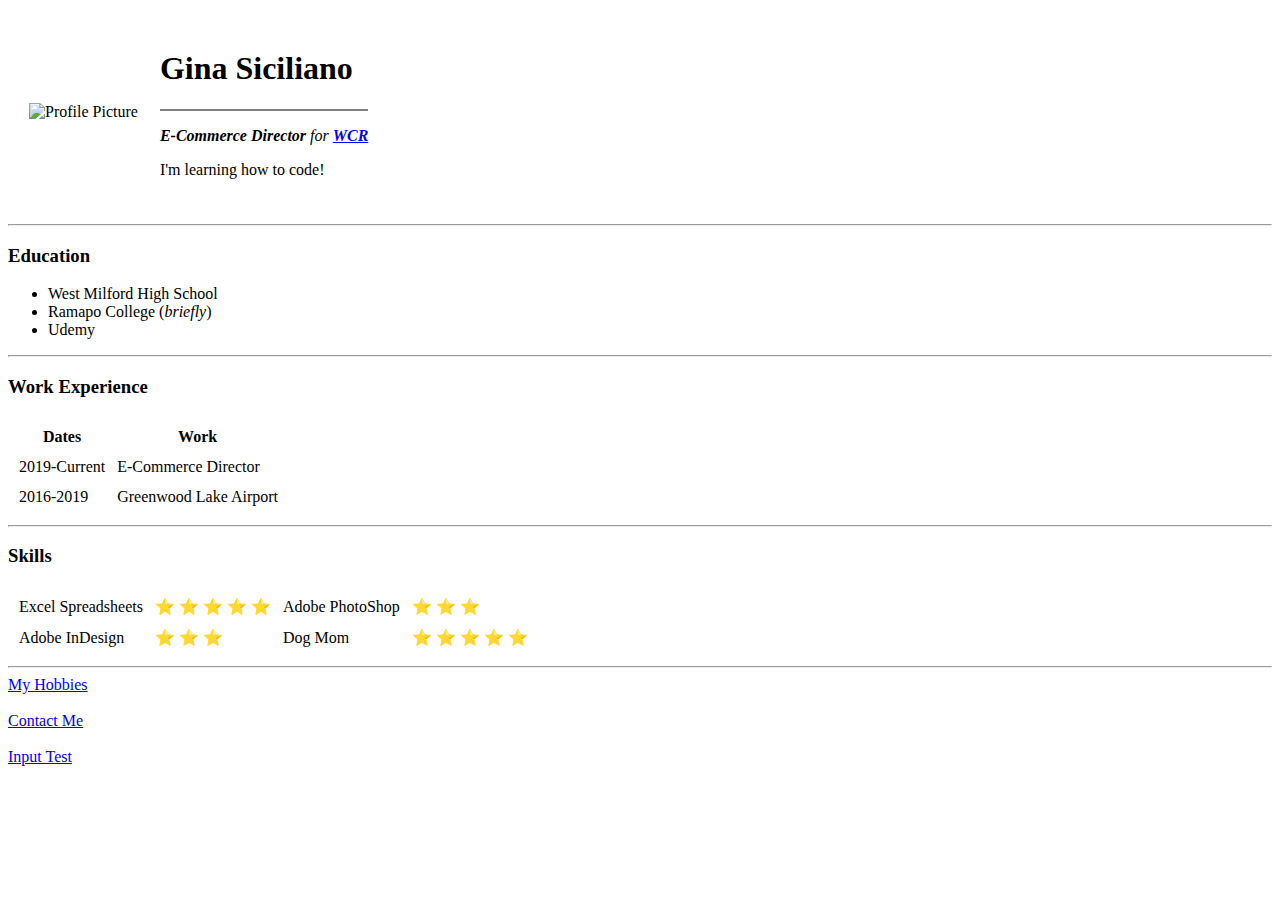
==== index.html @ 22e72540 "Trying a different method" ====
<!DOCTYPE html>
<html lang="en" dir="ltr">

<head>
  <meta charset="utf-8">
  <title>Gina's Personal Site</title>
</head>

<body>
  <table cellspacing="20">
    <tr>
      <td>  <img src="images/Gina-9285.png" alt="Profile Picture"></td>
      <td><h1>Gina Siciliano</h1>
      <hr size="2" noshade/>
      <p><em><b>E-Commerce Director</b> for <strong><a href="https://windowcleaner.com">WCR</a></strong></em>
      </p>
      <p>
      I'm learning how to code!
      </p></td>
    </tr>
  </table>
  <hr>
  <h3>Education</h3>
  <ul>
    <li>West Milford High School</li>
    <li>Ramapo College (<i>briefly</i>)</li>
    <li>Udemy</li>
  </ul>
  <hr>
  <h3>Work Experience</h3>
<table cellspacing="10">
  <thead>
    <tr>
      <th>Dates</th>
      <th>Work</th>
    </tr>
  </thead>
  <tbody>
  <tr>
    <td>2019-Current</td>
    <td>E-Commerce Director</td>
  </tr>
  <tr>
    <td>2016-2019</td>
    <td>Greenwood Lake Airport</td>
  </tr>
</tbody>
</table>
<hr>
<h3>Skills</h3>
<table cellspacing="10">
  <tr>
    <td>Excel Spreadsheets</td>
    <td>&#11088 &#11088 &#11088 &#11088 &#11088</td>
    <td>Adobe PhotoShop</td>
    <td>&#11088 &#11088 &#11088</td>
  </tr>
  <tr>
    <td>Adobe InDesign</td>
    <td>&#11088 &#11088 &#11088</td>
    <td>Dog Mom</td>
    <td>&#11088 &#11088 &#11088 &#11088 &#11088</td>
  </tr>
</table>
  <hr />
  <a href="hobbies.html">My Hobbies</a>
  <br />
  <br />
  <a href="contact.html">Contact Me</a>
  <br>
  <br>
  <a href="input.html">Input Test</a>
</body>

</html>
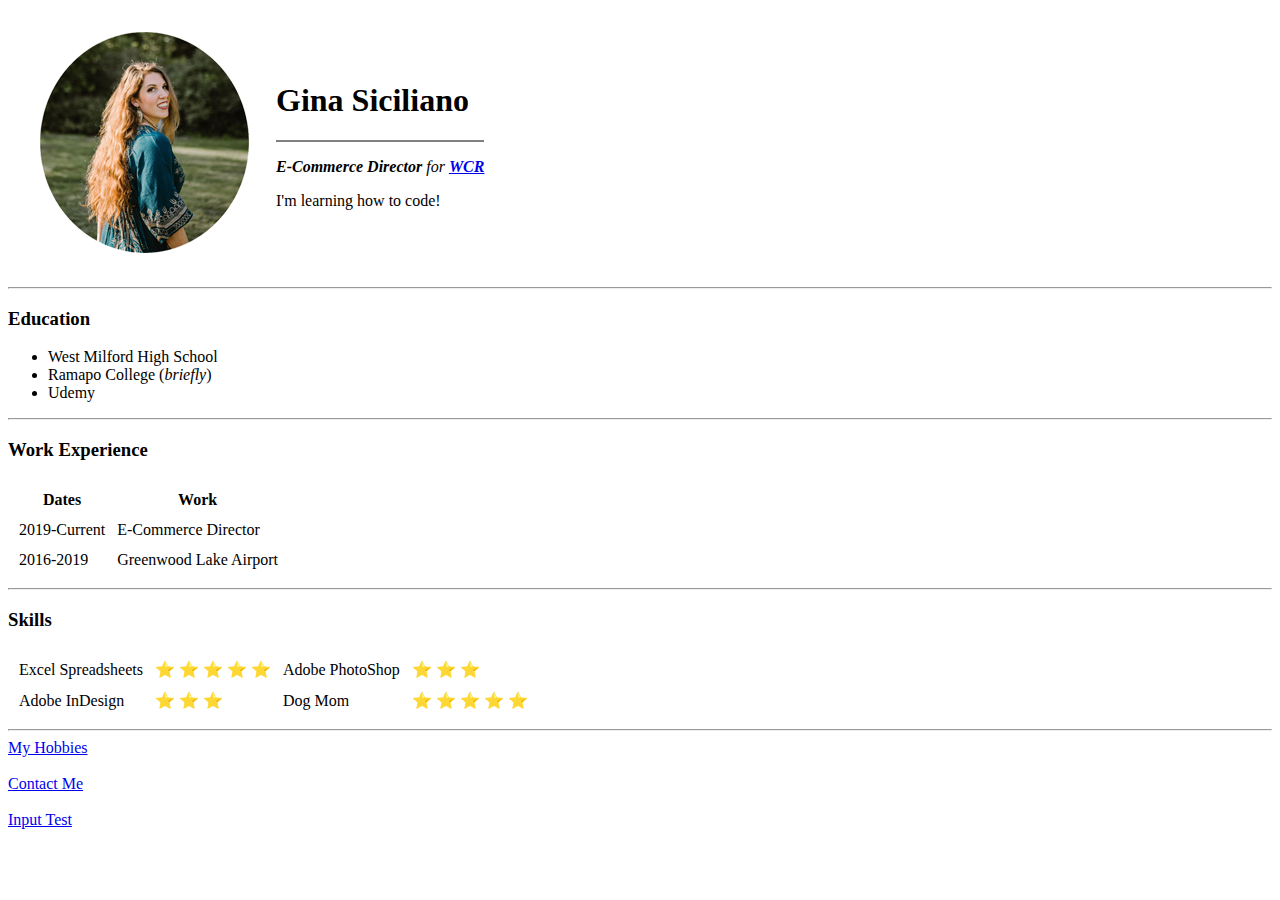
==== commit 066a187f: "capitalized Images" ====
--- a/index.html
+++ b/index.html
@@ -9,7 +9,7 @@
 <body>
   <table cellspacing="20">
     <tr>
-      <td>  <img src="images/Gina-9285.png" alt="Profile Picture"></td>
+      <td>  <img src="Images/Gina-9285.png" alt="Profile Picture"></td>
       <td><h1>Gina Siciliano</h1>
       <hr size="2" noshade/>
       <p><em><b>E-Commerce Director</b> for <strong><a href="https://windowcleaner.com">WCR</a></strong></em>
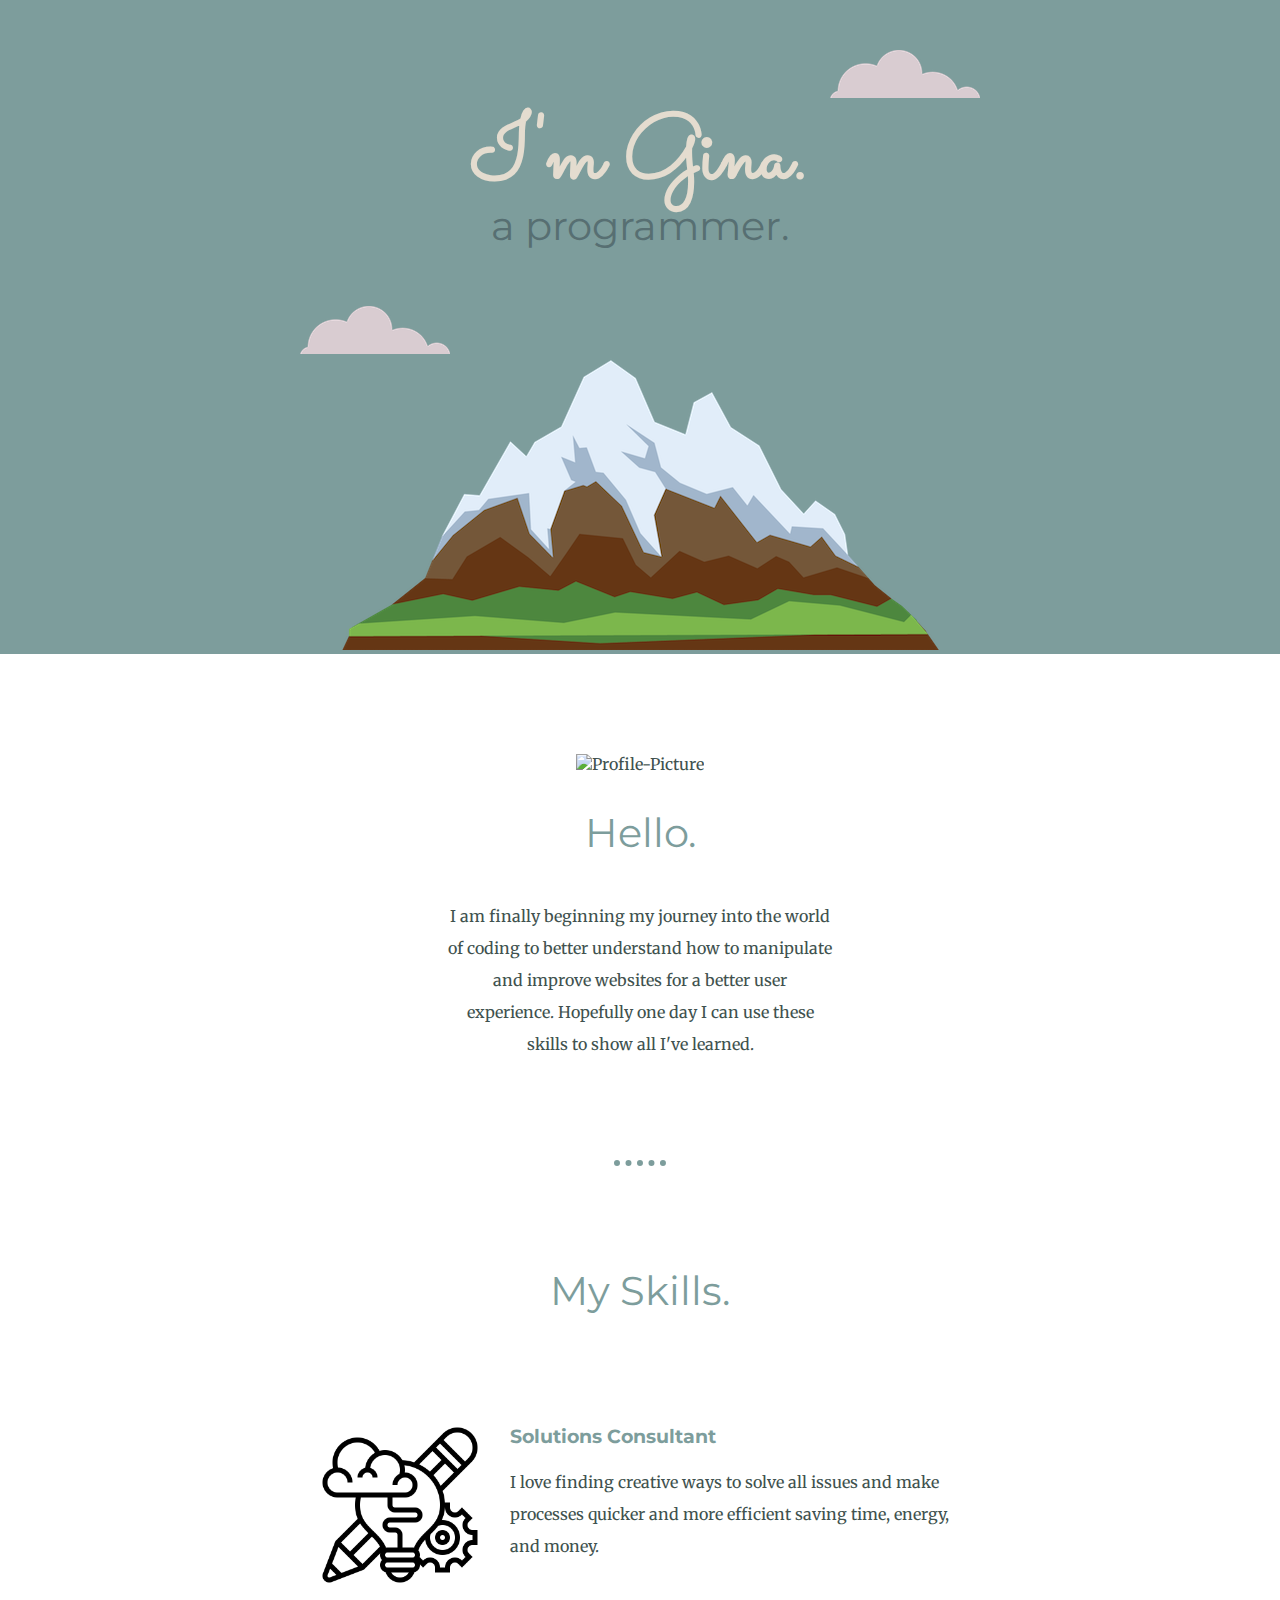
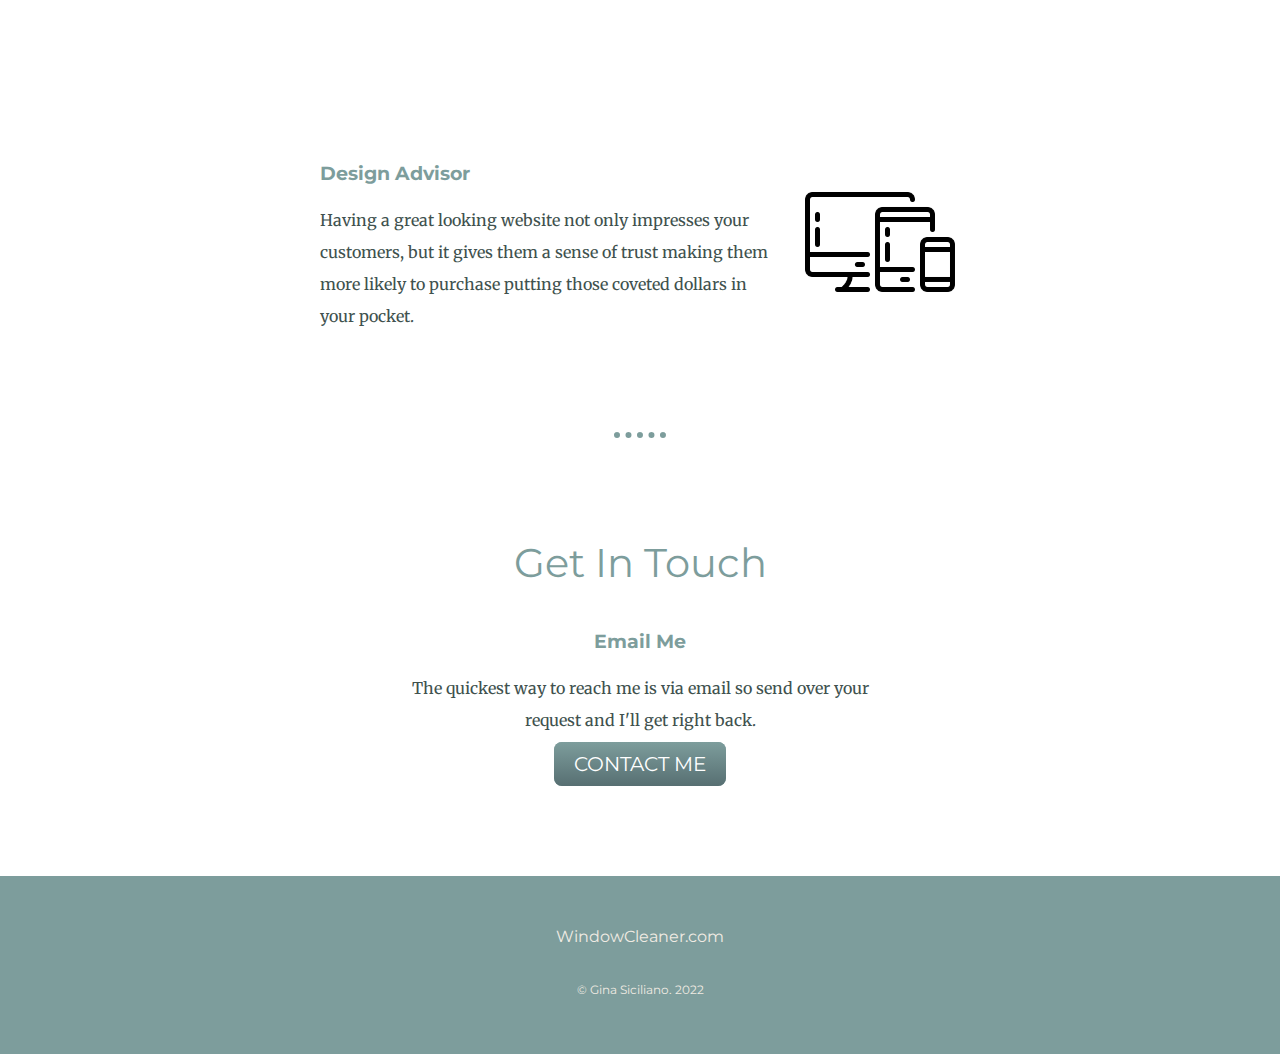
==== commit 3bf5fe52: "Add files via upload" ====
--- a/index.html
+++ b/index.html
@@ -3,73 +3,59 @@
 
 <head>
   <meta charset="utf-8">
-  <title>Gina's Personal Site</title>
+  <title>Gina Siciliano</title>
+  <link rel="stylesheet" href="css/styles.css">
+  <link rel="icon" href="favicon.ico">
+  <link rel="preconnect" href="https://fonts.googleapis.com">
+  <link rel="preconnect" href="https://fonts.gstatic.com" crossorigin>
+  <link href="https://fonts.googleapis.com/css2?family=League+Gothic&family=Merriweather&family=Montserrat:wght@300;400&family=Sacramento&display=swap" rel="stylesheet">
 </head>
 
 <body>
-  <table cellspacing="20">
-    <tr>
-      <td>  <img src="Images/Gina-9285.png" alt="Profile Picture"></td>
-      <td><h1>Gina Siciliano</h1>
-      <hr size="2" noshade/>
-      <p><em><b>E-Commerce Director</b> for <strong><a href="https://windowcleaner.com">WCR</a></strong></em>
-      </p>
-      <p>
-      I'm learning how to code!
-      </p></td>
-    </tr>
-  </table>
-  <hr>
-  <h3>Education</h3>
-  <ul>
-    <li>West Milford High School</li>
-    <li>Ramapo College (<i>briefly</i>)</li>
-    <li>Udemy</li>
-  </ul>
-  <hr>
-  <h3>Work Experience</h3>
-<table cellspacing="10">
-  <thead>
-    <tr>
-      <th>Dates</th>
-      <th>Work</th>
-    </tr>
-  </thead>
-  <tbody>
-  <tr>
-    <td>2019-Current</td>
-    <td>E-Commerce Director</td>
-  </tr>
-  <tr>
-    <td>2016-2019</td>
-    <td>Greenwood Lake Airport</td>
-  </tr>
-</tbody>
-</table>
-<hr>
-<h3>Skills</h3>
-<table cellspacing="10">
-  <tr>
-    <td>Excel Spreadsheets</td>
-    <td>&#11088 &#11088 &#11088 &#11088 &#11088</td>
-    <td>Adobe PhotoShop</td>
-    <td>&#11088 &#11088 &#11088</td>
-  </tr>
-  <tr>
-    <td>Adobe InDesign</td>
-    <td>&#11088 &#11088 &#11088</td>
-    <td>Dog Mom</td>
-    <td>&#11088 &#11088 &#11088 &#11088 &#11088</td>
-  </tr>
-</table>
-  <hr />
-  <a href="hobbies.html">My Hobbies</a>
-  <br />
-  <br />
-  <a href="contact.html">Contact Me</a>
-  <br>
-  <br>
-  <a href="input.html">Input Test</a>
+  <div class="top-container">
+    <img class="top-cloud" src="images/cloud.png" alt="cloud image">
+    <h1>I'm Gina.</h1>
+    <h2 class="subhead">a <span>pro</span>grammer.</h2>
+    <img class="bottom-cloud" src="images/cloud.png" alt="cloud-img">
+    <img src="images/mountain.png" alt="mountain-img">
+  </div>
+  <div class="middle-container">
+    <div class="profile">
+      <img src="images/gina-9285.png" alt="Profile-Picture">
+      <h2>Hello.</h2>
+      <p class="bio">I am finally beginning my journey into the world of coding to better understand how to  manipulate and improve websites for a better user experience. Hopefully one day I can use these skills to show all I've learned.</p>
+    </div>
+    <hr>
+    <div class="skills">
+      <h2>My Skills.</h2>
+      <div class="skill-row">
+        <img class="skill-1" src="images/design-thinking.png" alt="design-img">
+        <h3>Solutions Consultant</h3>
+        <p class="skill-1-description">I love finding creative ways to solve all issues and make processes quicker and more efficient saving time, energy, and money.</p>
+      </div>
+      <hr class="ignore"/>
+      <div class="skill-row">
+        <img class="skill-2" src="images/responsive.png" alt="responsive-img">
+        <h3>Design Advisor</h3>
+        <p class="skill-2-description">Having a great looking website not only impresses your customers, but it gives them a sense of trust making them more likely to purchase putting those coveted dollars in your pocket.</p>
+      </div>
+    </div>
+    <hr>
+    <div class="contact-me">
+      <h2>Get In Touch</h2>
+      <h3>Email Me</h3>
+      <p>The quickest way to reach me is via email so send over your request and I'll get right back.</p>
+      <a class="btn" href="mailto:gina@windowcleaningresource.com">CONTACT ME</a>
+    </div>
+  </div>
+
+
+  <div class="bottom-container">
+    <a class="footer-link" href="https://www.windowcleaner.com/">WindowCleaner.com</a>
+    <p class="copyright">© Gina Siciliano. 2022</p>
+  </div>
+
+  </div>
 </body>
 
 </html>
--- a/css/styles.css
+++ b/css/styles.css
@@ -0,0 +1,132 @@
+.top-container {
+  background-color: #7D9D9C;
+  position: relative;
+  padding-top: 100px
+}
+
+.middle-container {
+  margin: 100px 0
+
+}
+
+.bottom-container {
+  background-color: #7D9D9C;padding: 50px 0 20px;
+
+}
+
+body {
+  margin-top: 0px;
+  margin-left: 0px;
+  margin-right: 0px;
+  margin-bottom: 0px;
+  text-align: center;
+  font-family: 'Merriweather', serif;
+  color: #40514E;
+}
+
+h1 {
+  font-size: 5.625rem;
+  margin: 50px auto 0 auto;
+  font-family: 'Sacramento', cursive;
+  color: #E4DCCF;
+  line-height: .2;
+}
+
+h2 {font-size: 2.5rem;
+  font-family: 'Montserrat', sans-serif;
+  color: #7D9D9C;
+  font-weight: normal;
+  padding-bottom: 10px;
+}
+
+h3 {
+  font-family: 'Montserrat', sans-serif;
+  color: #7D9D9C;
+}
+
+a {color: #7D9D9C;
+font-family: 'Montserrat', sans-serif;
+text-decoration: none;}
+
+a:hover {color: #576F72}
+
+p {line-height: 2;}
+
+.top-cloud {
+  position: absolute;
+  right: 300px;
+  top: 50px;
+}
+
+
+.bottom-cloud {
+  position: absolute;
+  left: 300px;
+  bottom: 300px;
+}
+
+.skill-row {margin: 100px auto 100px auto;
+  width: 50%;
+text-align: left;
+}
+
+.skill-1 {width: 25%;
+float: left;
+margin-right: 30px;}
+
+.skill-2 {width: 25%;
+float: right;
+margin-left: 30px;
+}
+
+.subhead {color: #576F72}
+
+hr {
+  border-style: dotted none none;
+  border-color: #7D9D9C;
+  border-width: 6px;
+  width: 4%;
+margin: 100px auto 100px auto;}
+
+.bio {width: 30%;
+margin: auto;}
+
+.footer-link {color: #F0EBE3;}
+
+.contact-me {width: 40%;
+margin: 40px auto 60px auto;}
+
+.copyright {color: #F0EBE3;
+font-family: 'Montserrat', sans-serif;
+font-size: .75rem;
+padding: 20px 0}
+
+.btn {
+  background: #7D9D9C;
+  background-image: -webkit-linear-gradient(top, #7D9D9C, #576F72);
+  background-image: -moz-linear-gradient(top, #7D9D9C, #576F72);
+  background-image: -ms-linear-gradient(top, #7D9D9C, #576F72);
+  background-image: -o-linear-gradient(top, #7D9D9C, #576F72);
+  background-image: linear-gradient(to bottom, #7D9D9C, #576F72);
+  -webkit-border-radius: 8;
+  -moz-border-radius: 8;
+  border-radius: 8px;
+  font-family: Montserrat;
+  color: #ffffff;
+  font-size: 20px;
+  padding: 10px 20px 10px 20px;
+  text-decoration: none;
+}
+
+.btn:hover {
+  background: #576F72;
+  background-image: -webkit-linear-gradient(top, #576F72, #576F72);
+  background-image: -moz-linear-gradient(top, #576F72, #576F72);
+  background-image: -ms-linear-gradient(top, #576F72, #576F72);
+  background-image: -o-linear-gradient(top, #576F72, #576F72);
+  background-image: linear-gradient(to bottom, #576F72, #576F72);
+  text-decoration: none;
+}
+
+.ignore {
+border: none}
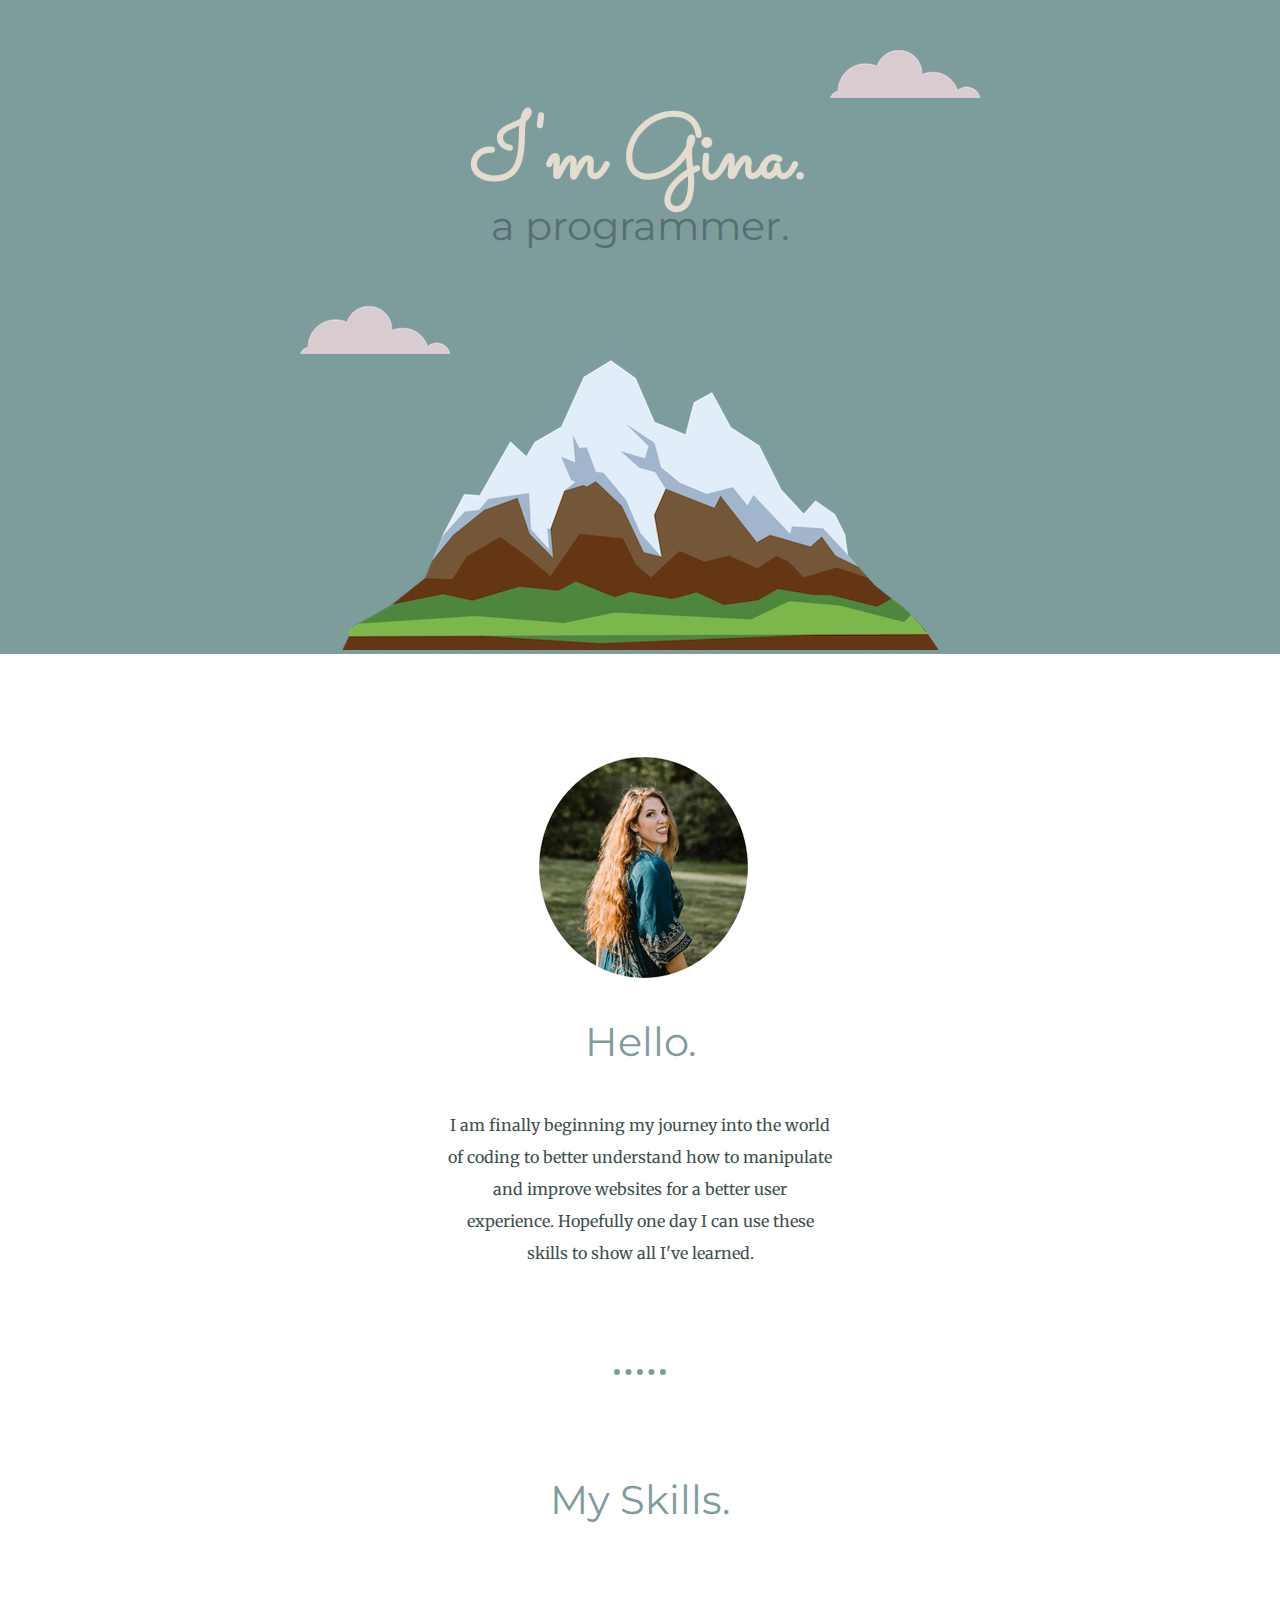
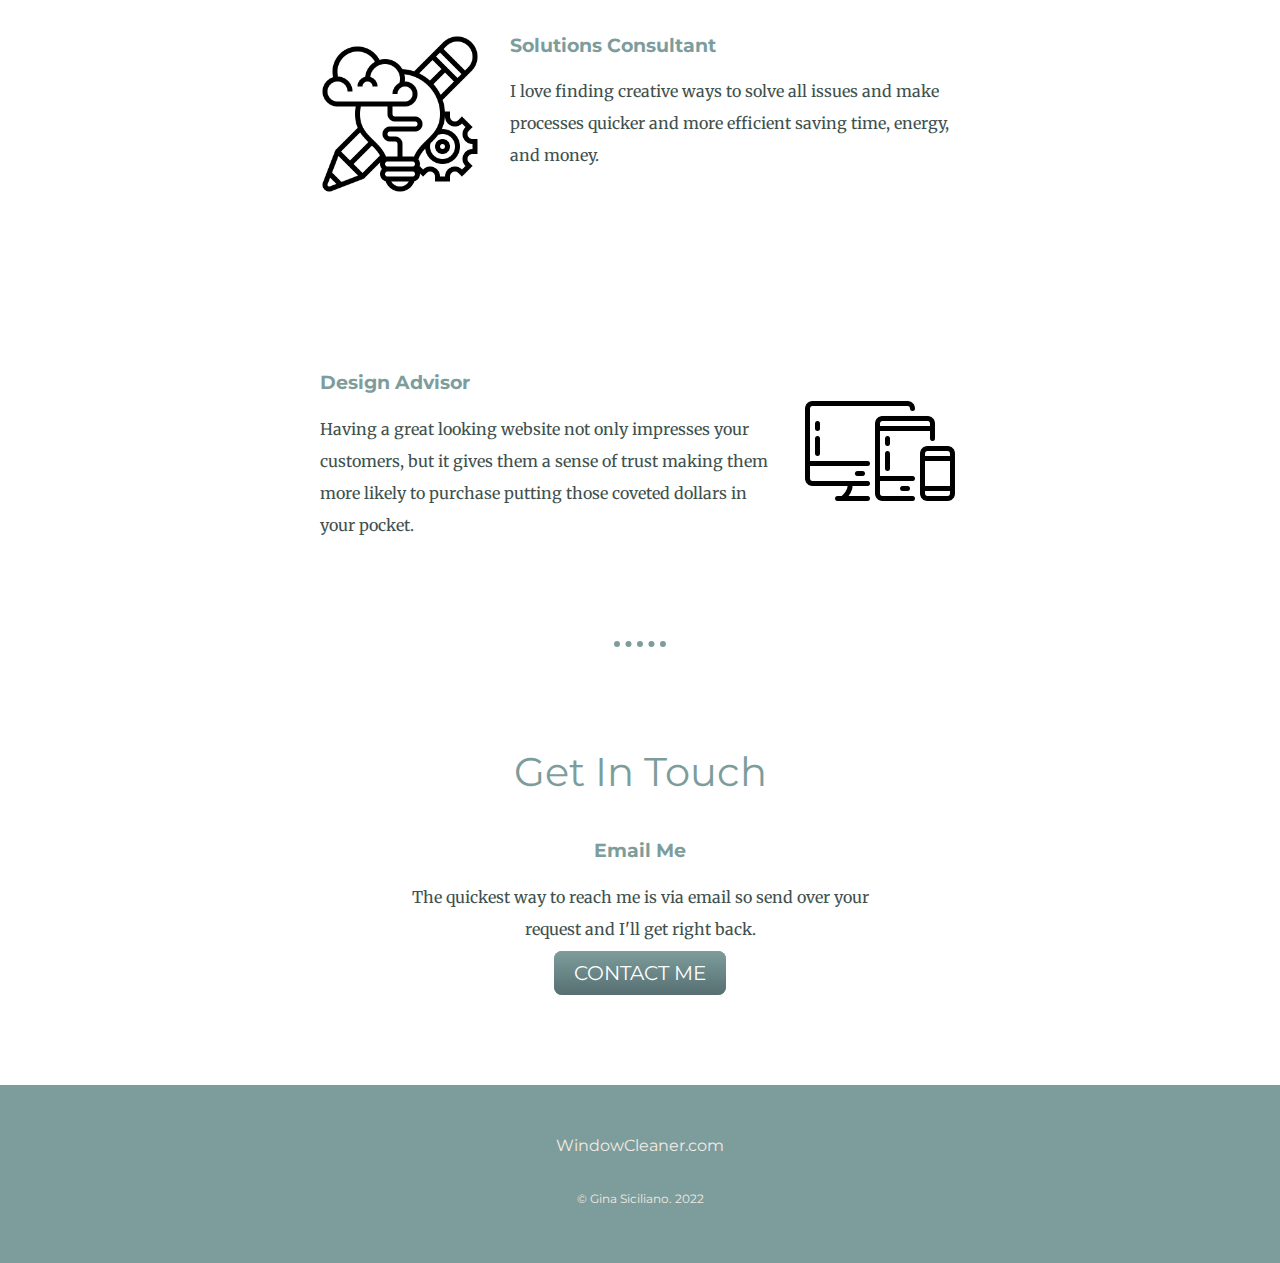
==== commit 300d1462: "Update index.html" ====
--- a/index.html
+++ b/index.html
@@ -21,7 +21,7 @@
   </div>
   <div class="middle-container">
     <div class="profile">
-      <img src="images/gina-9285.png" alt="Profile-Picture">
+      <img src="images/Gina-9285.png" alt="Profile-Picture">
       <h2>Hello.</h2>
       <p class="bio">I am finally beginning my journey into the world of coding to better understand how to  manipulate and improve websites for a better user experience. Hopefully one day I can use these skills to show all I've learned.</p>
     </div>
